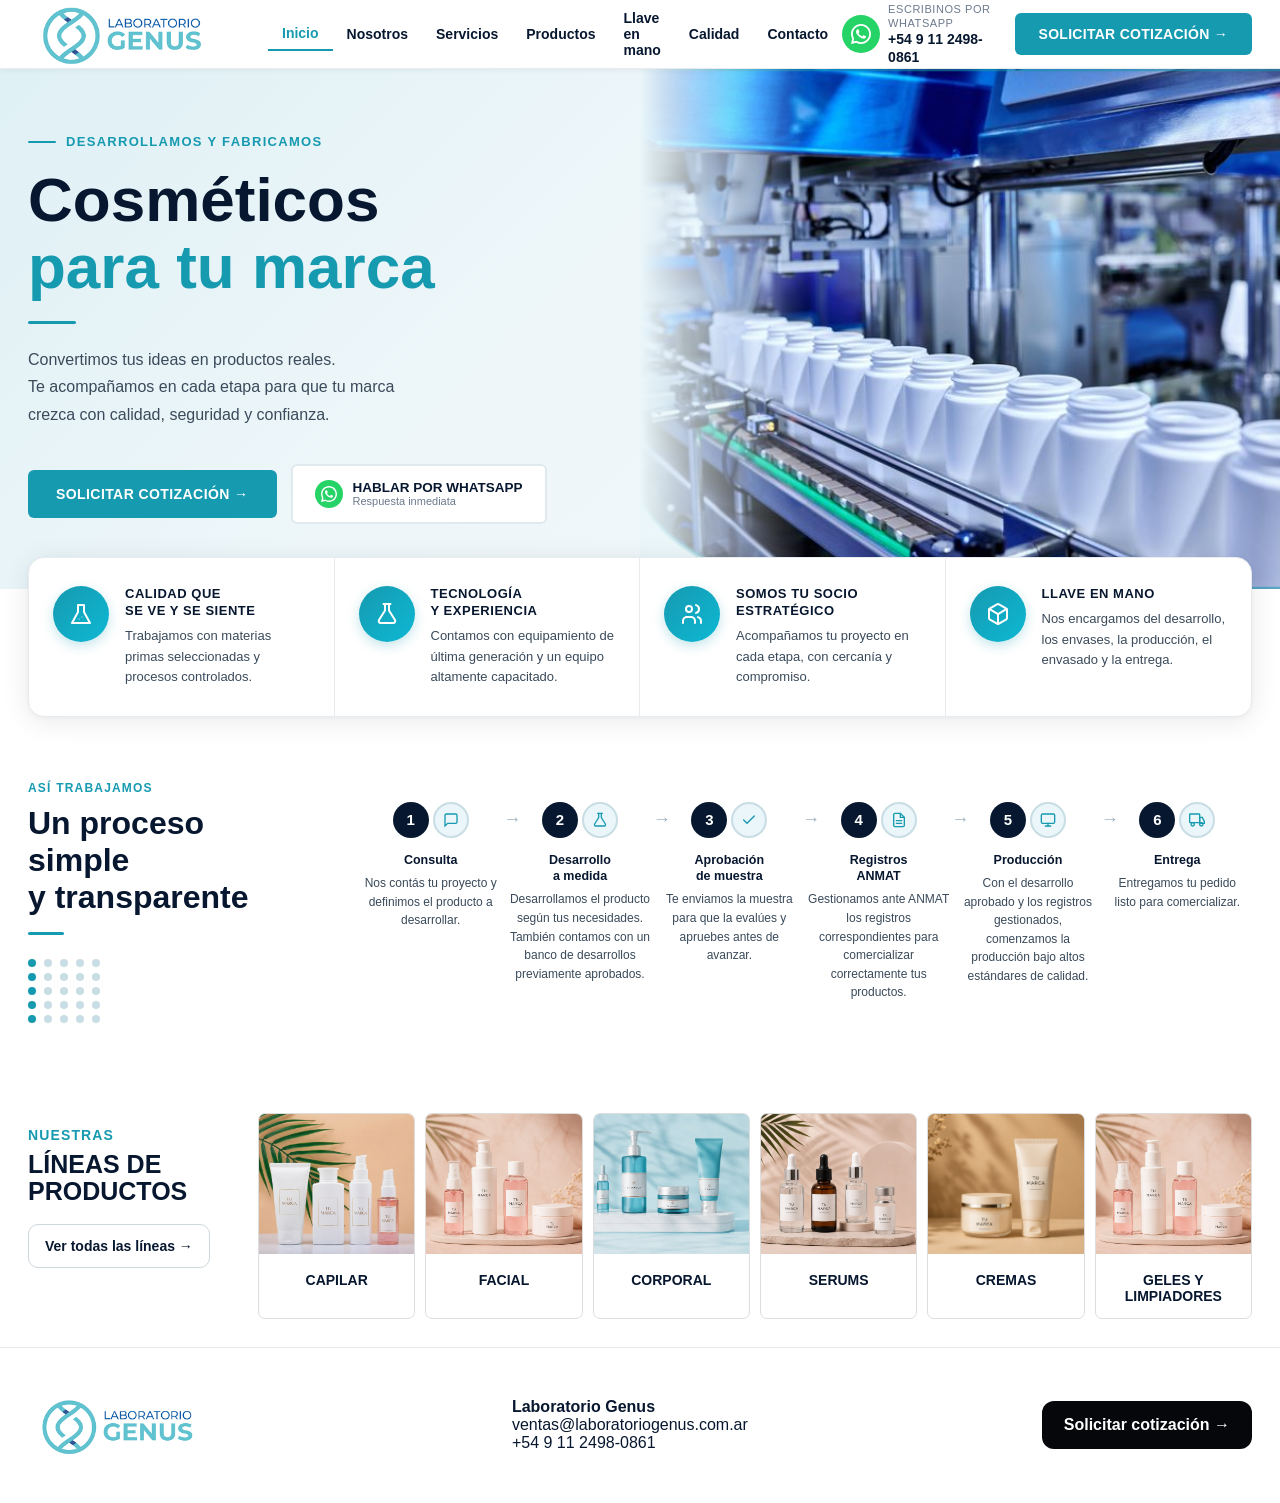
==== index.html @ dcc7357a "Add files via upload" ====
<!doctype html>
<html lang="es">
<head>
  <meta charset="utf-8" />
  <meta name="viewport" content="width=device-width, initial-scale=1" />
  <title>Laboratorio Genus | Desarrollo y fabricación de cosméticos</title>
  <meta name="description" content="Laboratorio cosmético en Buenos Aires. Desarrollo y fabricación de cosméticos para tu marca." />
  <link rel="stylesheet" href="styles.css" />
  <style>
    /* ============================================
       HOME — RECONSTRUIDA EN HTML REAL
       Sistema visual idéntico a home-aprobada.png
       ============================================ */
    :root {
      --aqua:      #169ab0;
      --aqua-dark: #0e7a8d;
      --dark:      #07172f;
      --mid:       #3a4a5a;
      --light-bg:  #eaf6f9;
      --border:    #dde3e8;
      --white:     #ffffff;
    }

    /* ---- NAV ---- */
    .hn {
      background: #fff;
      border-bottom: 1px solid #e8ecef;
      box-shadow: 0 1px 6px rgba(7,23,47,.06);
      position: sticky;
      top: 0;
      z-index: 100;
    }
    .hn-inner {
      max-width: 1430px;
      margin: 0 auto;
      padding: 0 28px;
      height: 68px;
      display: flex;
      align-items: center;
      gap: 0;
    }
    .hn-logo {
      display: flex;
      align-items: center;
      margin-right: 40px;
      flex-shrink: 0;
    }
    .hn-logo img { width: 200px; height: auto; display: block; }
    .hn-links {
      display: flex;
      align-items: center;
      gap: 0;
      list-style: none;
      margin: 0;
      padding: 0;
      flex: 1;
    }
    .hn-links a {
      display: block;
      padding: 8px 14px;
      font-size: 14px;
      font-weight: 600;
      color: var(--dark);
      text-decoration: none;
      border-radius: 6px;
      transition: color .15s;
    }
    .hn-links a:hover { color: var(--aqua); }
    .hn-links a.act {
      color: var(--aqua);
      font-weight: 700;
      border-bottom: 2px solid var(--aqua);
      border-radius: 0;
    }
    .hn-right {
      display: flex;
      align-items: center;
      gap: 12px;
      margin-left: auto;
    }
    .hn-wa {
      display: flex;
      align-items: center;
      gap: 8px;
      color: var(--dark);
      text-decoration: none;
      font-size: 13px;
    }
    .hn-wa-icon {
      width: 38px; height: 38px;
      background: #25d366;
      border-radius: 50%;
      display: flex; align-items: center; justify-content: center;
      flex-shrink: 0;
    }
    .hn-wa-icon svg { display: block; }
    .hn-wa-text { line-height: 1.3; }
    .hn-wa-text small { display: block; font-size: 11px; color: #6b7a8d; text-transform: uppercase; letter-spacing: .05em; }
    .hn-wa-text strong { font-size: 14px; font-weight: 700; display: block; }
    .hn-cta {
      background: var(--aqua);
      color: #fff !important;
      border-radius: 6px;
      padding: 13px 24px;
      font-size: 14px;
      font-weight: 700;
      text-decoration: none;
      letter-spacing: .02em;
      display: flex;
      align-items: center;
      gap: 8px;
      white-space: nowrap;
      transition: background .15s;
    }
    .hn-cta:hover { background: var(--aqua-dark); }
    .hn-ham { display: none; }

    /* ---- HERO ---- */
    .hh {
      background: linear-gradient(135deg, #dff0f5 0%, #edf6f9 40%, #f4f9fb 100%);
      padding: 0 0 0;
      overflow: hidden;
      position: relative;
    }
    .hh-inner {
      max-width: 1430px;
      margin: 0 auto;
      padding: 0 28px;
      display: grid;
      grid-template-columns: 1fr 1fr;
      align-items: center;
      min-height: 520px;
      gap: 0;
    }
    .hh-left {
      padding: 60px 0 60px;
      position: relative;
      z-index: 2;
    }
    .hh-tag {
      display: flex;
      align-items: center;
      gap: 10px;
      font-size: 13px;
      font-weight: 700;
      color: var(--aqua);
      letter-spacing: .1em;
      text-transform: uppercase;
      margin-bottom: 18px;
    }
    .hh-tag::before {
      content: '';
      display: block;
      width: 28px;
      height: 2px;
      background: var(--aqua);
      border-radius: 2px;
      flex-shrink: 0;
    }
    .hh-left h1 {
      font-size: clamp(40px, 5vw, 62px);
      font-weight: 900;
      line-height: 1.08;
      margin: 0 0 6px;
      color: var(--dark);
    }
    .hh-left h1 span {
      color: var(--aqua);
      display: block;
    }
    .hh-rule {
      width: 48px;
      height: 3px;
      background: var(--aqua);
      border-radius: 3px;
      margin: 20px 0 22px;
    }
    .hh-left p {
      font-size: 16px;
      line-height: 1.7;
      color: var(--mid);
      margin: 0 0 36px;
      max-width: 400px;
    }
    .hh-btns {
      display: flex;
      align-items: center;
      gap: 14px;
      flex-wrap: wrap;
    }
    .hh-btn-cta {
      background: var(--aqua);
      color: #fff;
      border-radius: 6px;
      padding: 16px 28px;
      font-size: 14px;
      font-weight: 700;
      text-decoration: none;
      display: flex;
      align-items: center;
      gap: 10px;
      letter-spacing: .03em;
      transition: background .15s, transform .15s;
    }
    .hh-btn-cta:hover { background: var(--aqua-dark); transform: translateY(-1px); }
    .hh-btn-wa {
      border: 2px solid #e0eaee;
      border-radius: 6px;
      padding: 14px 22px;
      font-size: 13.5px;
      font-weight: 700;
      text-decoration: none;
      color: var(--dark);
      display: flex;
      align-items: center;
      gap: 10px;
      background: #fff;
      transition: border-color .15s, box-shadow .15s;
    }
    .hh-btn-wa:hover { border-color: #25d366; box-shadow: 0 3px 12px rgba(37,211,102,.15); }
    .hh-btn-wa-icon {
      width: 28px; height: 28px;
      background: #25d366;
      border-radius: 50%;
      display: flex; align-items: center; justify-content: center;
      flex-shrink: 0;
    }
    .hh-btn-wa-text small { display: block; font-size: 11px; color: #6b7a8d; font-weight: 400; }

    /* Hero right — imagen con marco curvo */
    .hh-right {
      position: relative;
      height: 520px;
    }
    /* El wrap llena el lado derecho del grid + sale 28px para llegar al borde */
    .hh-img-wrap {
      position: absolute;
      top: 0; bottom: 0;
      right: -28px;
      left: 0;
    }
    /* El SVG llena todo el contenedor */
    .hh-img-wrap svg {
      width: 100%;
      height: 100%;
      display: block;
    }
    /* Fade izquierdo sobre el SVG */
    .hh-img-wrap::after {
      content: '';
      position: absolute;
      inset: 0;
      background: linear-gradient(to right, #eaf6f9 0%, rgba(234,246,249,0) 26%);
      pointer-events: none;
    }
    .hh-img-border { display: none; }

    /* ---- FEATURES STRIP ---- */
    .hf {
      background: #fff;
      padding: 0 0 20px;
    }
    .hf-card {
      max-width: 1430px;
      margin: 0 auto;
      padding: 0 28px;
    }
    .hf-inner {
      background: #fff;
      border-radius: 16px;
      box-shadow: 0 4px 28px rgba(7,23,47,.09), 0 1px 4px rgba(7,23,47,.04);
      display: grid;
      grid-template-columns: repeat(4, 1fr);
      gap: 0;
      transform: translateY(-32px);
      border: 1px solid #e8ecef;
    }
    .hf-item {
      padding: 28px 24px;
      display: flex;
      align-items: flex-start;
      gap: 16px;
      border-right: 1px solid #e8ecef;
    }
    .hf-item:last-child { border-right: none; }
    .hf-icon {
      width: 56px; height: 56px;
      border-radius: 50%;
      background: linear-gradient(135deg, #169ab0, #0db8d4);
      display: flex; align-items: center; justify-content: center;
      flex-shrink: 0;
      box-shadow: 0 4px 12px rgba(22,154,176,.25);
    }
    .hf-icon svg { display: block; }
    .hf-text h4 {
      font-size: 13px;
      font-weight: 900;
      text-transform: uppercase;
      letter-spacing: .04em;
      color: var(--dark);
      margin: 0 0 6px;
      line-height: 1.3;
    }
    .hf-text p {
      font-size: 13px;
      color: var(--mid);
      line-height: 1.6;
      margin: 0;
    }

    /* ---- PROCESO ---- */
    .hp {
      padding: 12px 0 56px;
      background: #fff;
    }
    .hp-inner {
      max-width: 1430px;
      margin: 0 auto;
      padding: 0 28px;
      display: grid;
      grid-template-columns: 280px 1fr;
      gap: 48px;
      align-items: center;
    }
    .hp-left .sup {
      font-size: 12px;
      font-weight: 900;
      text-transform: uppercase;
      letter-spacing: .1em;
      color: var(--aqua);
      display: block;
      margin-bottom: 10px;
    }
    .hp-left h2 {
      font-size: 32px;
      font-weight: 900;
      line-height: 1.15;
      color: var(--dark);
      margin: 0 0 16px;
    }
    .hp-left .rule {
      width: 36px;
      height: 3px;
      background: var(--aqua);
      border-radius: 3px;
    }
    /* Dots decorativos */
    .hp-dots {
      margin-top: 24px;
      display: grid;
      grid-template-columns: repeat(5, 10px);
      gap: 6px;
    }
    .hp-dots span {
      width: 8px; height: 8px;
      border-radius: 50%;
      background: #c8dde4;
      display: block;
    }
    .hp-dots span:nth-child(1),
    .hp-dots span:nth-child(6),
    .hp-dots span:nth-child(11),
    .hp-dots span:nth-child(16),
    .hp-dots span:nth-child(21) {
      background: var(--aqua);
    }
    .hp-steps {
      display: flex;
      align-items: flex-start;
      gap: 0;
    }
    .hp-step {
      flex: 1;
      display: flex;
      flex-direction: column;
      align-items: center;
      text-align: center;
      position: relative;
    }
    .hp-step-top {
      display: flex;
      align-items: center;
      width: 100%;
      justify-content: center;
      margin-bottom: 14px;
      position: relative;
    }
    /* Arrow between steps */
    .hp-step:not(:last-child) .hp-step-top::after {
      content: '→';
      position: absolute;
      right: -16px;
      font-size: 18px;
      color: #a0b4be;
      font-weight: 400;
    }
    .hp-num {
      width: 36px; height: 36px;
      border-radius: 50%;
      background: var(--dark);
      color: #fff;
      font-size: 15px;
      font-weight: 900;
      display: flex; align-items: center; justify-content: center;
      flex-shrink: 0;
    }
    .hp-icon {
      width: 36px; height: 36px;
      border-radius: 50%;
      background: var(--light-bg);
      border: 2px solid #c8dde4;
      display: flex; align-items: center; justify-content: center;
      margin-left: 4px;
    }
    .hp-icon svg { display: block; width: 16px; height: 16px; }
    .hp-step h5 {
      font-size: 12.5px;
      font-weight: 700;
      color: var(--dark);
      margin: 0 0 6px;
      line-height: 1.3;
    }
    .hp-step p {
      font-size: 12px;
      color: var(--mid);
      line-height: 1.55;
      margin: 0;
      padding: 0 4px;
    }

    /* ---- PRODUCT LINES (mantener exactamente del CSS original) ---- */
    /* (heredado de styles.css) */

    /* ---- RESPONSIVE ---- */
    @media (max-width: 1024px) {
      .hh-inner { grid-template-columns: 1fr; min-height: auto; }
      .hh-right { height: 320px; }
      .hh-img-frame { right: -28px; width: calc(100% + 56px); }
      .hf-inner { grid-template-columns: 1fr 1fr; }
      .hf-item:nth-child(2) { border-right: none; }
      .hp-inner { grid-template-columns: 1fr; gap: 32px; }
      .hp-steps { flex-wrap: wrap; gap: 16px; }
      .hp-step { flex: 0 0 calc(33% - 12px); }
    }
    @media (max-width: 768px) {
      .hn-links, .hn-right { display: none; }
      .hn-ham {
        display: flex;
        flex-direction: column;
        gap: 5px;
        margin-left: auto;
        cursor: pointer;
        background: none;
        border: none;
        padding: 6px;
      }
      .hn-ham span { display: block; width: 24px; height: 2px; background: var(--dark); border-radius: 2px; }
      .hh-left h1 { font-size: 36px; }
      .hf-inner { grid-template-columns: 1fr; border-radius: 12px; }
      .hf-item { border-right: none; border-bottom: 1px solid #e8ecef; }
      .hf-item:last-child { border-bottom: none; }
      .hp-step { flex: 0 0 calc(50% - 8px); }
    }
    @media (max-width: 480px) {
      .hh-inner { padding: 0 16px; }
      .hh-left { padding: 40px 0 280px; }
      .hh-right { position: absolute; left: 0; right: 0; top: 0; bottom: 0; height: 100%; }
      .hh { position: relative; }
    }
  </style>
</head>
<body>

<!-- ============ NAV ============ -->
<nav class="hn">
  <div class="hn-inner">
    <a class="hn-logo" href="index.html">
      <img src="assets/logo-genus.png" alt="Laboratorio Genus">
    </a>
    <ul class="hn-links">
      <li><a href="index.html" class="act">Inicio</a></li>
      <li><a href="quienes-somos.html">Nosotros</a></li>
      <li><a href="#">Servicios</a></li>
      <li><a href="productos.html">Productos</a></li>
      <li><a href="llave-en-mano.html">Llave en mano</a></li>
      <li><a href="calidad.html">Calidad</a></li>
      <li><a href="contacto.html">Contacto</a></li>
    </ul>
    <div class="hn-right">
      <a class="hn-wa" href="https://wa.me/5491124980861" target="_blank">
        <div class="hn-wa-icon">
          <svg width="20" height="20" viewBox="0 0 24 24" fill="white">
            <path d="M17.472 14.382c-.297-.149-1.758-.867-2.03-.967-.273-.099-.471-.148-.67.15-.197.297-.767.966-.94 1.164-.173.199-.347.223-.644.075-.297-.15-1.255-.463-2.39-1.475-.883-.788-1.48-1.761-1.653-2.059-.173-.297-.018-.458.13-.606.134-.133.298-.347.446-.52.149-.174.198-.298.298-.497.099-.198.05-.371-.025-.52-.075-.149-.669-1.612-.916-2.207-.242-.579-.487-.5-.669-.51-.173-.008-.371-.01-.57-.01-.198 0-.52.074-.792.372-.272.297-1.04 1.016-1.04 2.479 0 1.462 1.065 2.875 1.213 3.074.149.198 2.096 3.2 5.077 4.487.709.306 1.262.489 1.694.625.712.227 1.36.195 1.871.118.571-.085 1.758-.719 2.006-1.413.248-.694.248-1.289.173-1.413-.074-.124-.272-.198-.57-.347z"/>
            <path d="M12 0C5.373 0 0 5.373 0 12c0 2.089.539 4.048 1.481 5.751L0 24l6.389-1.474A11.944 11.944 0 0 0 12 24c6.627 0 12-5.373 12-12S18.627 0 12 0zm0 21.818a9.803 9.803 0 0 1-5.003-1.372l-.359-.213-3.721.858.88-3.62-.234-.372A9.795 9.795 0 0 1 2.182 12C2.182 6.578 6.578 2.182 12 2.182S21.818 6.578 21.818 12 17.422 21.818 12 21.818z"/>
          </svg>
        </div>
        <div class="hn-wa-text">
          <small>Escribinos por WhatsApp</small>
          <strong>+54 9 11 2498-0861</strong>
        </div>
      </a>
      <a class="hn-cta" href="cotizador.html">
        SOLICITAR COTIZACIÓN →
      </a>
    </div>
    <button class="hn-ham" id="ham" aria-label="Menú">
      <span></span><span></span><span></span>
    </button>
  </div>
</nav>

<!-- ============ HERO ============ -->
<section class="hh">
  <div class="hh-inner">

    <!-- Texto izquierda -->
    <div class="hh-left">
      <div class="hh-tag">Desarrollamos y fabricamos</div>
      <h1>Cosméticos<span>para tu marca</span></h1>
      <div class="hh-rule"></div>
      <p>Convertimos tus ideas en productos reales.<br>
      Te acompañamos en cada etapa para que tu marca<br>
      crezca con calidad, seguridad y confianza.</p>
      <div class="hh-btns">
        <a class="hh-btn-cta" href="cotizador.html">SOLICITAR COTIZACIÓN →</a>
        <a class="hh-btn-wa" href="https://wa.me/5491124980861" target="_blank">
          <div class="hh-btn-wa-icon"><svg width="16" height="16" viewBox="0 0 24 24" fill="white">
              <path d="M17.472 14.382c-.297-.149-1.758-.867-2.03-.967-.273-.099-.471-.148-.67.15-.197.297-.767.966-.94 1.164-.173.199-.347.223-.644.075-.297-.15-1.255-.463-2.39-1.475-.883-.788-1.48-1.761-1.653-2.059-.173-.297-.018-.458.13-.606.134-.133.298-.347.446-.52.149-.174.198-.298.298-.497.099-.198.05-.371-.025-.52-.075-.149-.669-1.612-.916-2.207-.242-.579-.487-.5-.669-.51-.173-.008-.371-.01-.57-.01-.198 0-.52.074-.792.372-.272.297-1.04 1.016-1.04 2.479 0 1.462 1.065 2.875 1.213 3.074.149.198 2.096 3.2 5.077 4.487.709.306 1.262.489 1.694.625.712.227 1.36.195 1.871.118.571-.085 1.758-.719 2.006-1.413.248-.694.248-1.289.173-1.413-.074-.124-.272-.198-.57-.347z"/>
              <path d="M12 0C5.373 0 0 5.373 0 12c0 2.089.539 4.048 1.481 5.751L0 24l6.389-1.474A11.944 11.944 0 0 0 12 24c6.627 0 12-5.373 12-12S18.627 0 12 0zm0 21.818a9.803 9.803 0 0 1-5.003-1.372l-.359-.213-3.721.858.88-3.62-.234-.372A9.795 9.795 0 0 1 2.182 12C2.182 6.578 6.578 2.182 12 2.182S21.818 6.578 21.818 12 17.422 21.818 12 21.818z"/>
            </svg></div>
          <div class="hh-btn-wa-text">
            <strong>HABLAR POR WHATSAPP</strong>
            <small>Respuesta inmediata</small>
          </div>
        </a>
      </div>
    </div>

    <!-- Imagen derecha: SVG unificado — clipPath + imagen + borde en el mismo elemento -->
    <div class="hh-right">
      <div class="hh-img-wrap">
        <svg
          viewBox="0 0 700 520"
          preserveAspectRatio="xMidYMid slice"
          xmlns="http://www.w3.org/2000/svg"
          xmlns:xlink="http://www.w3.org/1999/xlink"
        >
          <defs>
            <!--
              FORMA DE LA IMAGEN:
              Rectángulo completo con la esquina inferior-izquierda recortada en curva.
              Puntos en el viewBox 700x520:
                (0,0) → (700,0) → (700,520) → (245,520)
                curva Q hasta (0,310)
              La curva Q usa el corner exacto (0,520) como punto de control.
              Imagen y borde usan el MISMO path — alineación garantizada.
            -->
            <clipPath id="heroClip">
              <path d="M0,0 L700,0 L700,520 L245,520 Q0,520 0,310 Z"/>
            </clipPath>
          </defs>

          <!-- Imagen recortada -->
          <image
            href="assets/hero-lab.jpg"
            x="0" y="0" width="700" height="520"
            preserveAspectRatio="xMidYMid slice"
            clip-path="url(#heroClip)"
          />

          <!-- Borde decorativo: EXACTAMENTE el mismo path, solo la línea exterior -->
          <path
            d="M0,0 L700,0 L700,520 L245,520 Q0,520 0,310 Z"
            fill="none"
            stroke="rgba(22,154,176,0.55)"
            stroke-width="4.5"
            vector-effect="non-scaling-stroke"
          />
        </svg>
      </div>
    </div>

  </div>
</section>

<!-- ============ FEATURES STRIP ============ -->
<section class="hf">
  <div class="hf-card">
    <div class="hf-inner">
      <div class="hf-item">
        <div class="hf-icon">
          <!-- Erlenmeyer / lab -->
          <svg width="24" height="24" viewBox="0 0 24 24" fill="none" stroke="white" stroke-width="2" stroke-linecap="round" stroke-linejoin="round">
            <path d="M9 3h6M9 3v7l-6 11h18L15 10V3"/>
            <circle cx="10" cy="17" r=".5" fill="white" stroke="none"/>
            <circle cx="13" cy="15" r=".5" fill="white" stroke="none"/>
          </svg>
        </div>
        <div class="hf-text">
          <h4>Calidad que<br>se ve y se siente</h4>
          <p>Trabajamos con materias primas seleccionadas y procesos controlados.</p>
        </div>
      </div>
      <div class="hf-item">
        <div class="hf-icon">
          <!-- Flask / frasco -->
          <svg width="24" height="24" viewBox="0 0 24 24" fill="none" stroke="white" stroke-width="2" stroke-linecap="round" stroke-linejoin="round">
            <path d="M10 2v6.5L4 18a2 2 0 0 0 1.7 3h12.6A2 2 0 0 0 20 18l-6-9.5V2"/>
            <line x1="8.5" y1="2" x2="15.5" y2="2"/>
          </svg>
        </div>
        <div class="hf-text">
          <h4>Tecnología<br>y experiencia</h4>
          <p>Contamos con equipamiento de última generación y un equipo altamente capacitado.</p>
        </div>
      </div>
      <div class="hf-item">
        <div class="hf-icon">
          <!-- Personas / socio -->
          <svg width="24" height="24" viewBox="0 0 24 24" fill="none" stroke="white" stroke-width="2" stroke-linecap="round" stroke-linejoin="round">
            <circle cx="9" cy="7" r="3"/>
            <path d="M3 21v-2a4 4 0 0 1 4-4h4a4 4 0 0 1 4 4v2"/>
            <path d="M16 3.13a4 4 0 0 1 0 7.75"/>
            <path d="M21 21v-2a4 4 0 0 0-3-3.87"/>
          </svg>
        </div>
        <div class="hf-text">
          <h4>Somos tu socio<br>estratégico</h4>
          <p>Acompañamos tu proyecto en cada etapa, con cercanía y compromiso.</p>
        </div>
      </div>
      <div class="hf-item">
        <div class="hf-icon">
          <!-- Caja / llave en mano -->
          <svg width="24" height="24" viewBox="0 0 24 24" fill="none" stroke="white" stroke-width="2" stroke-linecap="round" stroke-linejoin="round">
            <path d="M21 16V8a2 2 0 0 0-1-1.73l-7-4a2 2 0 0 0-2 0l-7 4A2 2 0 0 0 3 8v8a2 2 0 0 0 1 1.73l7 4a2 2 0 0 0 2 0l7-4A2 2 0 0 0 21 16z"/>
            <polyline points="3.27 6.96 12 12.01 20.73 6.96"/>
            <line x1="12" y1="22.08" x2="12" y2="12"/>
          </svg>
        </div>
        <div class="hf-text">
          <h4>Llave en mano</h4>
          <p>Nos encargamos del desarrollo, los envases, la producción, el envasado y la entrega.</p>
        </div>
      </div>
    </div>
  </div>
</section>

<!-- ============ PROCESO ============ -->
<section class="hp">
  <div class="hp-inner">
    <div class="hp-left">
      <span class="sup">Así trabajamos</span>
      <h2>Un proceso simple<br>y transparente</h2>
      <div class="rule"></div>
      <div class="hp-dots">
        <span></span><span></span><span></span><span></span><span></span>
        <span></span><span></span><span></span><span></span><span></span>
        <span></span><span></span><span></span><span></span><span></span>
        <span></span><span></span><span></span><span></span><span></span>
        <span></span><span></span><span></span><span></span><span></span>
      </div>
    </div>
    <div class="hp-steps">
      <div class="hp-step">
        <div class="hp-step-top">
          <div class="hp-num">1</div>
          <div class="hp-icon">
            <svg viewBox="0 0 24 24" fill="none" stroke="#169ab0" stroke-width="2" stroke-linecap="round"><path d="M21 15a2 2 0 0 1-2 2H7l-4 4V5a2 2 0 0 1 2-2h14a2 2 0 0 1 2 2z"/></svg>
          </div>
        </div>
        <h5>Consulta</h5>
        <p>Nos contás tu proyecto y definimos el producto a desarrollar.</p>
      </div>
      <div class="hp-step">
        <div class="hp-step-top">
          <div class="hp-num">2</div>
          <div class="hp-icon">
            <svg viewBox="0 0 24 24" fill="none" stroke="#169ab0" stroke-width="2" stroke-linecap="round"><path d="M10 2v6.5L4 18a2 2 0 0 0 1.7 3h12.6A2 2 0 0 0 20 18l-6-9.5V2"/><line x1="8.5" y1="2" x2="15.5" y2="2"/></svg>
          </div>
        </div>
        <h5>Desarrollo<br>a medida</h5>
        <p>Desarrollamos el producto según tus necesidades. También contamos con un banco de desarrollos previamente aprobados.</p>
      </div>
      <div class="hp-step">
        <div class="hp-step-top">
          <div class="hp-num">3</div>
          <div class="hp-icon">
            <svg viewBox="0 0 24 24" fill="none" stroke="#169ab0" stroke-width="2" stroke-linecap="round"><polyline points="20 6 9 17 4 12"/></svg>
          </div>
        </div>
        <h5>Aprobación<br>de muestra</h5>
        <p>Te enviamos la muestra para que la evalúes y apruebes antes de avanzar.</p>
      </div>
      <div class="hp-step">
        <div class="hp-step-top">
          <div class="hp-num">4</div>
          <div class="hp-icon">
            <svg viewBox="0 0 24 24" fill="none" stroke="#169ab0" stroke-width="2" stroke-linecap="round"><path d="M14 2H6a2 2 0 0 0-2 2v16a2 2 0 0 0 2 2h12a2 2 0 0 0 2-2V8z"/><polyline points="14 2 14 8 20 8"/><line x1="16" y1="13" x2="8" y2="13"/><line x1="16" y1="17" x2="8" y2="17"/></svg>
          </div>
        </div>
        <h5>Registros<br>ANMAT</h5>
        <p>Gestionamos ante ANMAT los registros correspondientes para comercializar correctamente tus productos.</p>
      </div>
      <div class="hp-step">
        <div class="hp-step-top">
          <div class="hp-num">5</div>
          <div class="hp-icon">
            <svg viewBox="0 0 24 24" fill="none" stroke="#169ab0" stroke-width="2" stroke-linecap="round"><rect x="2" y="3" width="20" height="14" rx="2"/><line x1="8" y1="21" x2="16" y2="21"/><line x1="12" y1="17" x2="12" y2="21"/></svg>
          </div>
        </div>
        <h5>Producción</h5>
        <p>Con el desarrollo aprobado y los registros gestionados, comenzamos la producción bajo altos estándares de calidad.</p>
      </div>
      <div class="hp-step">
        <div class="hp-step-top">
          <div class="hp-num">6</div>
          <div class="hp-icon">
            <svg viewBox="0 0 24 24" fill="none" stroke="#169ab0" stroke-width="2" stroke-linecap="round"><rect x="1" y="3" width="15" height="13" rx="1"/><path d="M16 8h4l3 6v3h-7V8z"/><circle cx="5.5" cy="18.5" r="2.5"/><circle cx="18.5" cy="18.5" r="2.5"/></svg>
          </div>
        </div>
        <h5>Entrega</h5>
        <p>Entregamos tu pedido listo para comercializar.</p>
      </div>
    </div>
  </div>
</section>

<!-- ============ LÍNEAS DE PRODUCTOS (idéntico al original) ============ -->
<section class="product-lines" id="productos">
  <div class="container product-lines-grid">
    <div class="product-lines-title">
      <span>Nuestras</span>
      <h2>Líneas de productos</h2>
      <a href="productos.html">Ver todas las líneas →</a>
    </div>
    <article class="product-card">
      <img src="assets/capilar.png" alt="Capilar TU MARCA">
      <strong>Capilar</strong>
    </article>
    <article class="product-card">
      <img src="assets/facial.png" alt="Facial TU MARCA">
      <strong>Facial</strong>
    </article>
    <article class="product-card">
      <img src="assets/corporal.png" alt="Corporal TU MARCA">
      <strong>Corporal</strong>
    </article>
    <article class="product-card">
      <img src="assets/serums.png" alt="Serums TU MARCA">
      <strong>Serums</strong>
    </article>
    <article class="product-card">
      <img src="assets/cremas.png" alt="Cremas TU MARCA">
      <strong>Cremas</strong>
    </article>
    <article class="product-card">
      <img src="assets/geles.png" alt="Geles y limpiadores TU MARCA">
      <strong>Geles y limpiadores</strong>
    </article>
  </div>
</section>

<!-- ============ FOOTER (idéntico al original) ============ -->
<footer class="footer">
  <div class="container footer-grid">
    <img src="assets/logo-genus.png" alt="Laboratorio Genus">
    <div>
      <strong>Laboratorio Genus</strong><br>
      ventas@laboratoriogenus.com.ar<br>
      +54 9 11 2498-0861
    </div>
    <a href="cotizador.html">Solicitar cotización →</a>
  </div>
</footer>

<script>
  // Hamburger mobile
  document.getElementById('ham').addEventListener('click', function() {
    const links = document.querySelector('.hn-links');
    const right  = document.querySelector('.hn-right');
    links.style.display = links.style.display === 'flex' ? 'none' : 'flex';
    if (links.style.display === 'flex') {
      links.style.flexDirection = 'column';
      links.style.position = 'fixed';
      links.style.top = '68px';
      links.style.left = '0';
      links.style.right = '0';
      links.style.background = '#fff';
      links.style.padding = '16px 28px 24px';
      links.style.borderBottom = '1px solid #e8ecef';
      links.style.zIndex = '99';
    }
  });
</script>
</body>
</html>
---- styles.css ----
*{box-sizing:border-box}body{margin:0;font-family:Arial,Helvetica,sans-serif;background:#fff;color:#07172f}a{text-decoration:none;color:inherit}.exact-home{width:100%;background:#fff}.home-shot-wrap{position:relative;width:100%;max-width:1536px;margin:0 auto}.home-shot{display:block;width:100%;height:auto}.hotspot{position:absolute;display:block;z-index:5}.logo{left:3.3%;top:1.5%;width:15%;height:8%}.nav-inicio{left:23%;top:4.5%;width:4%;height:4%}.nav-nosotros{left:27%;top:4.5%;width:5%;height:4%}.nav-servicios{left:33%;top:4.5%;width:5%;height:4%}.nav-productos{left:39%;top:4.5%;width:5%;height:4%}.nav-llave{left:46%;top:4.5%;width:8%;height:4%}.nav-calidad{left:55%;top:4.5%;width:5%;height:4%}.nav-contacto{left:60%;top:4.5%;width:5%;height:4%}.whatsapp-top{left:67.5%;top:2.4%;width:14%;height:6.5%}.btn-cotizar-top{left:82.6%;top:2.2%;width:14.5%;height:6.5%}.btn-cotizar-hero{left:3.7%;top:50.2%;width:15.5%;height:5.8%}.whatsapp-hero{left:21.6%;top:50.2%;width:16.9%;height:5.8%}.container{width:min(1430px,calc(100% - 56px));margin:0 auto}.product-lines{padding:34px 0 28px;background:#fff}.product-lines-grid{display:grid;grid-template-columns:220px repeat(6,1fr);gap:10px;align-items:stretch}.product-lines-title{padding:14px 12px 0 0}.product-lines-title span{display:block;text-transform:uppercase;color:#169ab0;font-weight:900;font-size:14px;letter-spacing:.08em}.product-lines-title h2{text-transform:uppercase;font-size:25px;line-height:1.1;margin:8px 0 18px}.product-lines-title a{display:inline-flex;border:1px solid #ced7db;border-radius:10px;padding:13px 16px;font-weight:900;font-size:14px}.product-card{border:1px solid #ddd;background:#fff;border-radius:7px;overflow:hidden;transition:.2s ease}.product-card:hover{transform:translateY(-2px);box-shadow:0 14px 28px rgba(0,0,0,.1)}.product-card img{width:100%;height:140px;object-fit:cover;background:#f1f1f1}.product-card strong{display:block;text-align:center;padding:14px 8px;font-size:14px;text-transform:uppercase}.footer{border-top:1px solid #e8e8e8;padding:28px 0;background:#fff}.footer-grid{display:flex;align-items:center;justify-content:space-between;gap:24px}.footer img{width:190px}.footer a{background:#05070a;color:#fff;border-radius:12px;padding:15px 22px;font-weight:900}@media(max-width:1000px){.product-lines-grid{grid-template-columns:repeat(3,1fr)}.product-lines-title{grid-column:1/-1}.footer-grid{flex-direction:column;align-items:flex-start}}@media(max-width:640px){.product-lines-grid{grid-template-columns:1fr}.container{width:calc(100% - 32px)}}
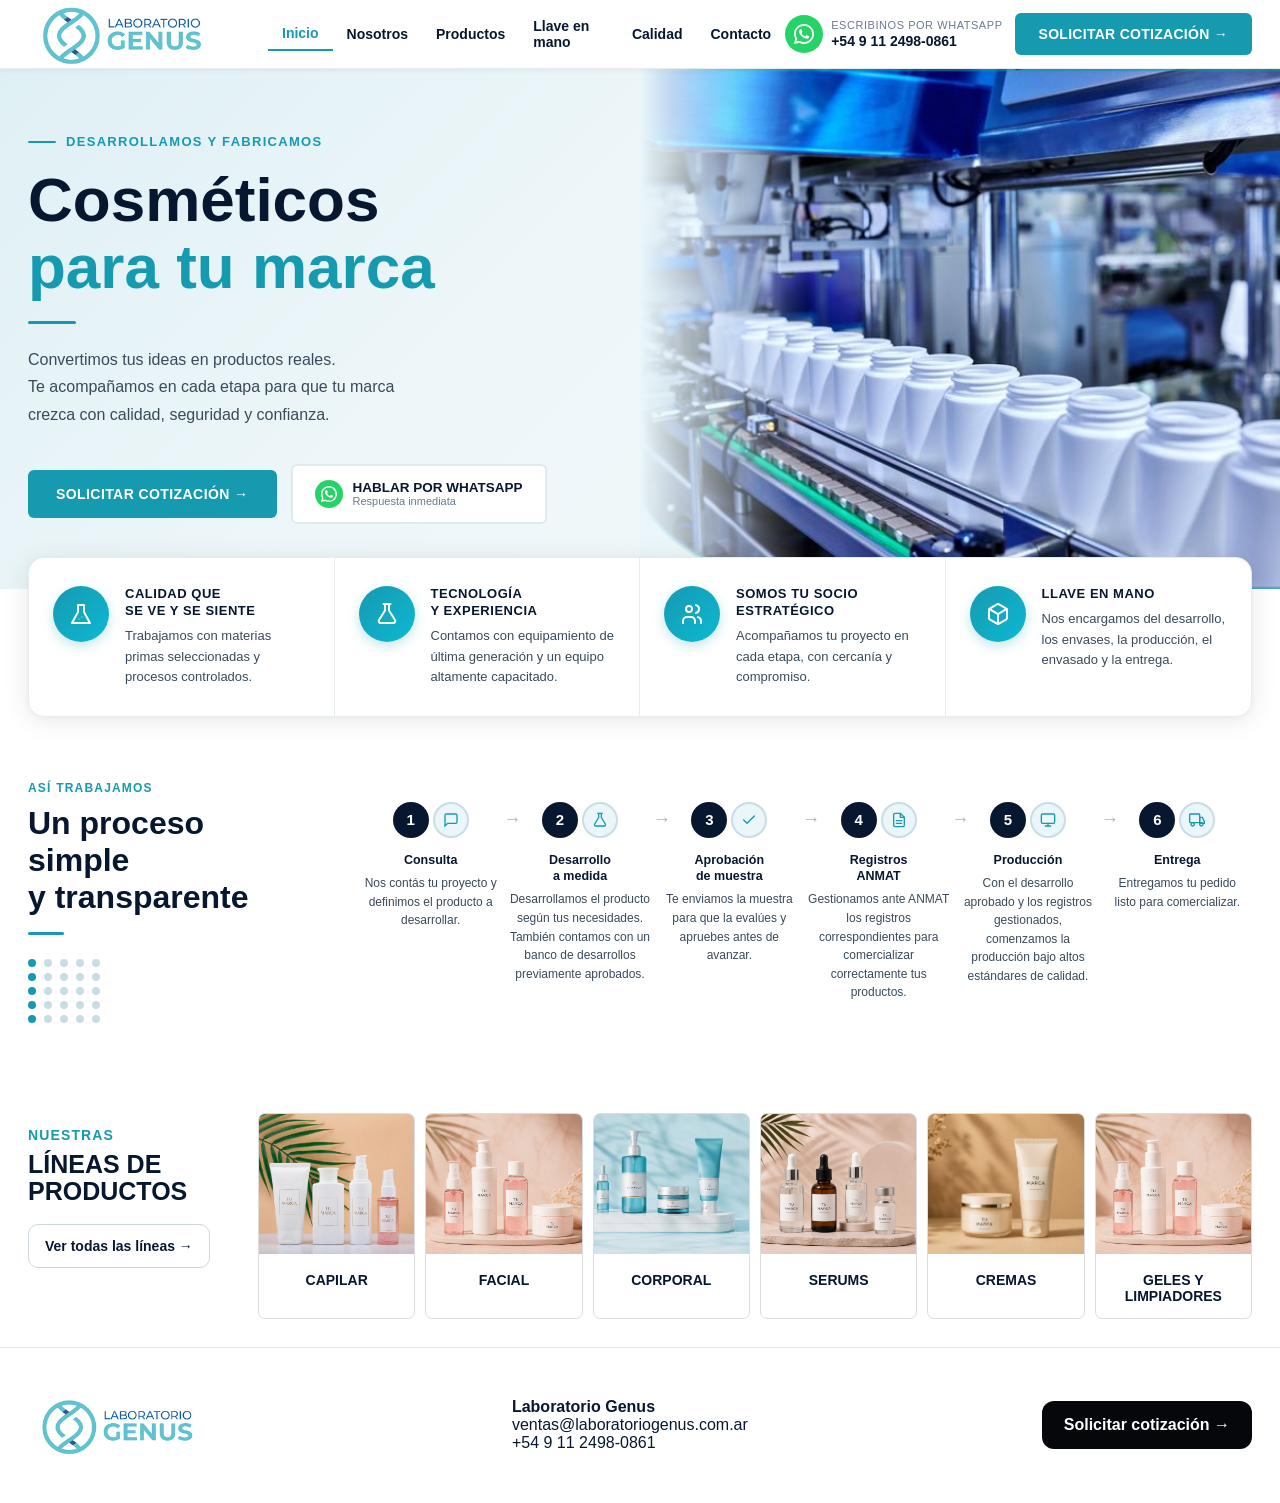
==== commit e866d91b: "Remove 'Servicios' link from navigation" ====
--- a/index.html
+++ b/index.html
@@ -480,7 +480,6 @@
     <ul class="hn-links">
       <li><a href="index.html" class="act">Inicio</a></li>
       <li><a href="quienes-somos.html">Nosotros</a></li>
-      <li><a href="#">Servicios</a></li>
       <li><a href="productos.html">Productos</a></li>
       <li><a href="llave-en-mano.html">Llave en mano</a></li>
       <li><a href="calidad.html">Calidad</a></li>
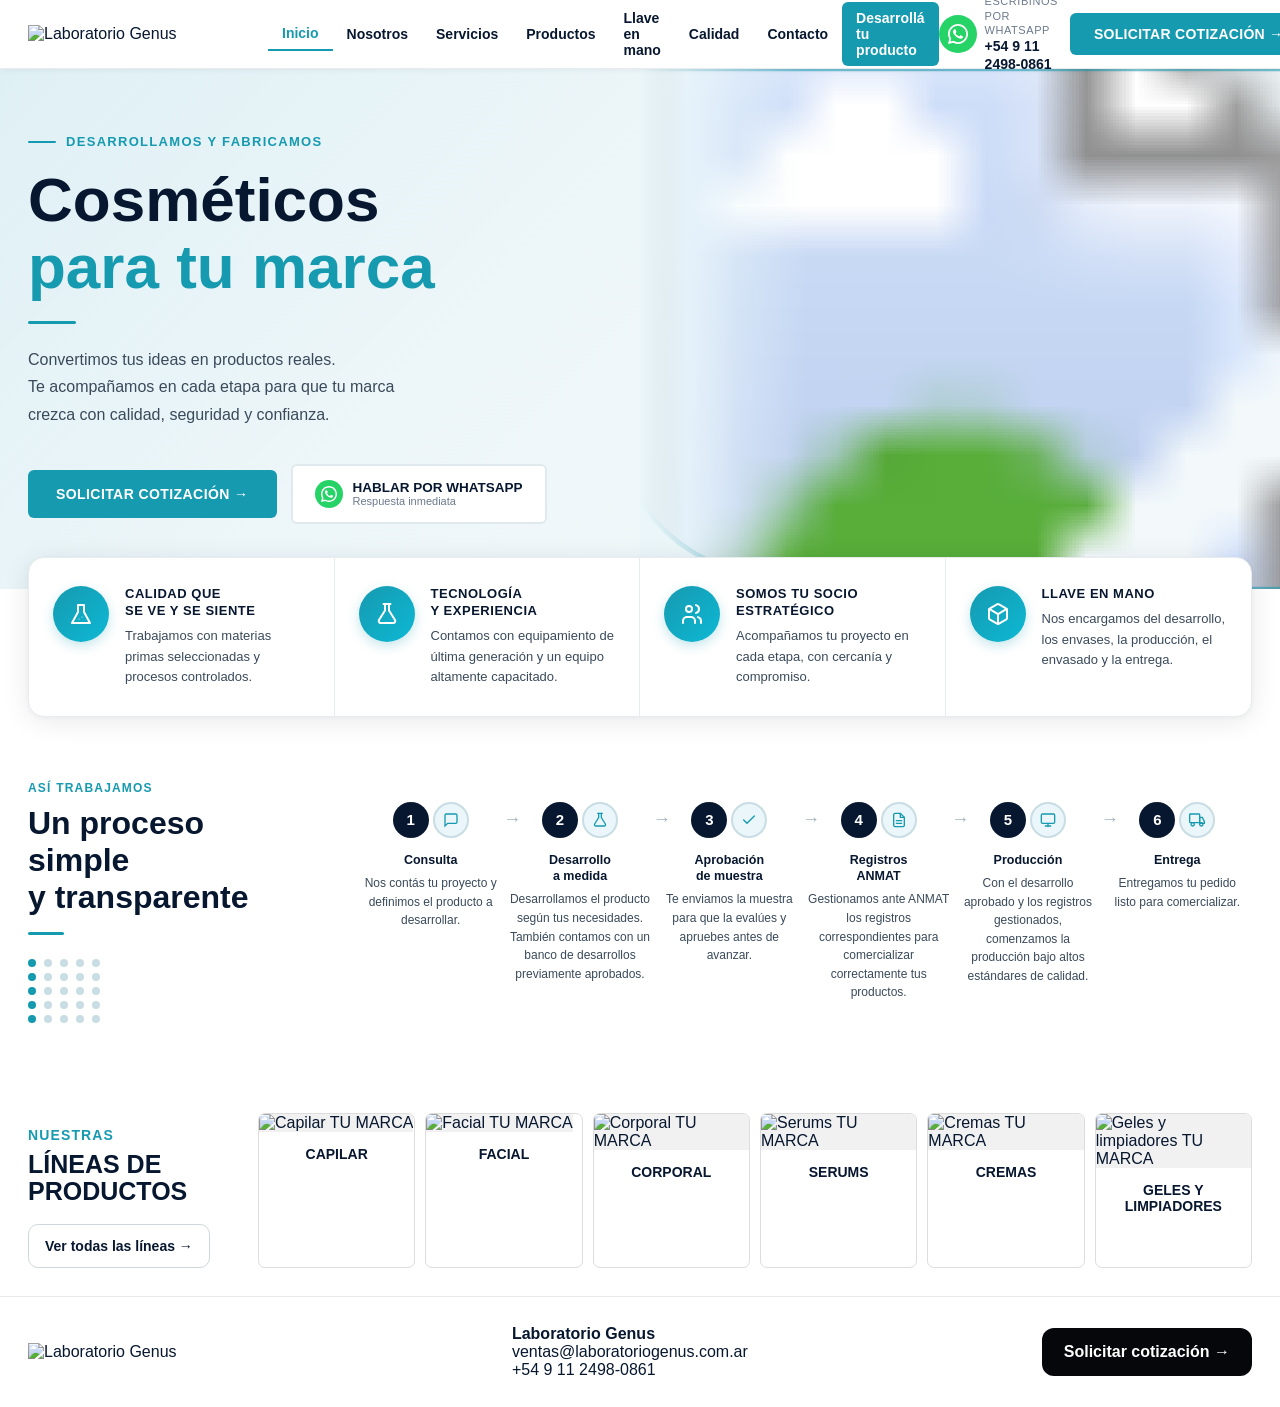
==== commit 3907b772: "Add files via upload" ====
--- a/index.html
+++ b/index.html
@@ -480,10 +480,12 @@
     <ul class="hn-links">
       <li><a href="index.html" class="act">Inicio</a></li>
       <li><a href="quienes-somos.html">Nosotros</a></li>
+      <li><a href="#">Servicios</a></li>
       <li><a href="productos.html">Productos</a></li>
       <li><a href="llave-en-mano.html">Llave en mano</a></li>
       <li><a href="calidad.html">Calidad</a></li>
       <li><a href="contacto.html">Contacto</a></li>
+      <li><a href="desarrolla-tu-producto.html" style="background:var(--aqua);color:#fff;border-radius:6px;padding:8px 14px;font-weight:900;">Desarrollá tu producto</a></li>
     </ul>
     <div class="hn-right">
       <a class="hn-wa" href="https://wa.me/5491124980861" target="_blank">
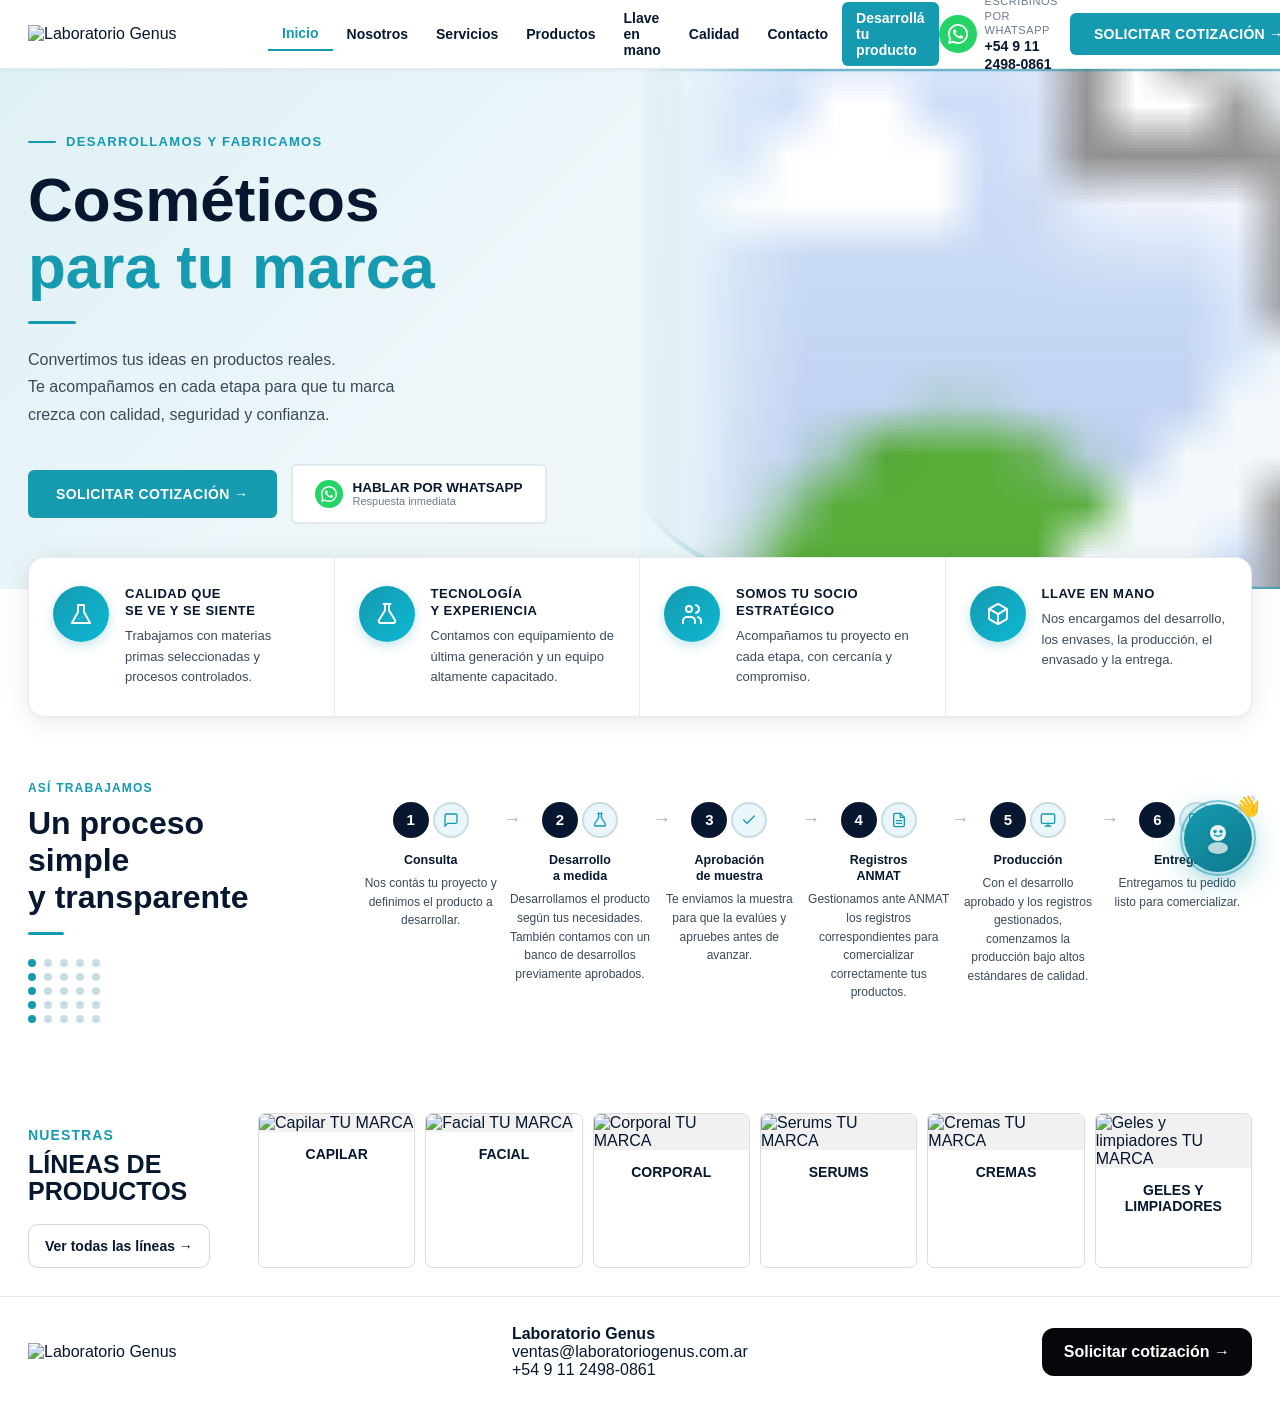
==== commit 5b58f5fb: "Add Creamy virtual assistant resources to index.html" ====
--- a/index.html
+++ b/index.html
@@ -795,5 +795,9 @@
     }
   });
 </script>
+
+<!-- ============ CREAMY — Asistente Virtual ============ -->
+<link rel="stylesheet" href="creamy.css">
+<script src="creamy.js"></script>
 </body>
 </html>
--- a/creamy.css
+++ b/creamy.css
@@ -0,0 +1,541 @@
+/* ============================================================
+   CREAMY — Widget CSS
+   Asistente Virtual de Laboratorio Genus
+   ============================================================ */
+
+/* ── Variables ── */
+:root {
+  --cr-aqua: #169ab0;
+  --cr-aqua-dark: #0e7a8d;
+  --cr-aqua-light: rgba(22,154,176,.12);
+  --cr-dark: #07172f;
+  --cr-mid: #4a5a6a;
+  --cr-light: #f0f7f9;
+  --cr-white: #ffffff;
+  --cr-radius: 20px;
+  --cr-shadow: 0 24px 64px rgba(7,23,47,.18), 0 8px 24px rgba(7,23,47,.12);
+  --cr-z: 9999;
+}
+
+/* ── Animaciones ── */
+@keyframes cr-float {
+  0%, 100% { transform: translateY(0px) rotate(0deg); }
+  25% { transform: translateY(-6px) rotate(.4deg); }
+  75% { transform: translateY(-3px) rotate(-.3deg); }
+}
+@keyframes cr-breathe {
+  0%, 100% { transform: scale(1); }
+  50% { transform: scale(1.04); }
+}
+@keyframes cr-blink {
+  0%, 90%, 100% { transform: scaleY(1); }
+  95% { transform: scaleY(.05); }
+}
+@keyframes cr-wave {
+  0%, 100% { transform: rotate(0deg); }
+  15% { transform: rotate(18deg); }
+  30% { transform: rotate(-10deg); }
+  45% { transform: rotate(16deg); }
+  60% { transform: rotate(-8deg); }
+  75% { transform: rotate(12deg); }
+}
+@keyframes cr-pulse-ring {
+  0% { transform: scale(.9); opacity: .7; }
+  100% { transform: scale(1.5); opacity: 0; }
+}
+@keyframes cr-slide-up {
+  from { opacity: 0; transform: translateY(16px) scale(.95); }
+  to { opacity: 1; transform: translateY(0) scale(1); }
+}
+@keyframes cr-slide-down {
+  from { opacity: 1; transform: translateY(0) scale(1); }
+  to { opacity: 0; transform: translateY(16px) scale(.95); }
+}
+@keyframes cr-bubble-in {
+  0% { opacity: 0; transform: translateY(8px) scale(.92); }
+  100% { opacity: 1; transform: translateY(0) scale(1); }
+}
+@keyframes cr-typing {
+  0%, 60%, 100% { transform: translateY(0); opacity: .4; }
+  30% { transform: translateY(-5px); opacity: 1; }
+}
+@keyframes cr-shake {
+  0%, 100% { transform: translateX(0); }
+  20%, 60% { transform: translateX(-4px); }
+  40%, 80% { transform: translateX(4px); }
+}
+@keyframes cr-tooltip-in {
+  from { opacity: 0; transform: translateX(10px); }
+  to { opacity: 1; transform: translateX(0); }
+}
+
+/* ── Contenedor flotante ── */
+.cr-widget {
+  position: fixed;
+  bottom: 28px;
+  right: 28px;
+  z-index: var(--cr-z);
+  display: flex;
+  flex-direction: column;
+  align-items: flex-end;
+  gap: 12px;
+  pointer-events: none;
+}
+
+/* ── Avatar flotante ── */
+.cr-avatar-wrap {
+  position: relative;
+  pointer-events: all;
+  cursor: pointer;
+  user-select: none;
+  -webkit-tap-highlight-color: transparent;
+}
+.cr-avatar {
+  width: 68px;
+  height: 68px;
+  border-radius: 50%;
+  background: linear-gradient(145deg, var(--cr-aqua), var(--cr-aqua-dark));
+  box-shadow: 0 8px 32px rgba(22,154,176,.40), 0 2px 8px rgba(22,154,176,.25);
+  display: flex;
+  align-items: center;
+  justify-content: center;
+  position: relative;
+  z-index: 2;
+  animation: cr-float 4s ease-in-out infinite, cr-breathe 6s ease-in-out infinite;
+  transition: transform .2s ease, box-shadow .2s ease;
+}
+.cr-avatar:hover {
+  transform: scale(1.08) translateY(-2px);
+  box-shadow: 0 12px 40px rgba(22,154,176,.50), 0 4px 12px rgba(22,154,176,.30);
+}
+.cr-avatar svg {
+  width: 36px;
+  height: 36px;
+  filter: drop-shadow(0 1px 2px rgba(0,0,0,.15));
+}
+
+/* Ojos del avatar */
+.cr-eye {
+  animation: cr-blink 4s ease-in-out infinite;
+  transform-origin: center;
+}
+.cr-eye:nth-child(2) {
+  animation-delay: .15s;
+}
+
+/* Aro de pulso */
+.cr-pulse-ring {
+  position: absolute;
+  inset: -4px;
+  border-radius: 50%;
+  border: 2px solid rgba(22,154,176,.5);
+  animation: cr-pulse-ring 2.5s ease-out infinite;
+  pointer-events: none;
+}
+
+/* Mano saludando */
+.cr-hand {
+  position: absolute;
+  top: -8px;
+  right: -8px;
+  font-size: 20px;
+  line-height: 1;
+  animation: cr-wave 2.5s ease-in-out 1s 3;
+  transform-origin: bottom right;
+  pointer-events: none;
+  z-index: 3;
+}
+.cr-hand.cr-wave-active {
+  animation: cr-wave 2.5s ease-in-out infinite;
+}
+
+/* Tooltip bienvenida */
+.cr-tooltip {
+  position: absolute;
+  right: 80px;
+  bottom: 10px;
+  background: var(--cr-dark);
+  color: #fff;
+  padding: 10px 16px;
+  border-radius: 12px 12px 4px 12px;
+  font-size: 13px;
+  font-weight: 500;
+  white-space: nowrap;
+  box-shadow: 0 8px 24px rgba(7,23,47,.25);
+  pointer-events: none;
+  animation: cr-tooltip-in .4s ease;
+  max-width: 260px;
+  white-space: normal;
+  line-height: 1.45;
+}
+.cr-tooltip::after {
+  content: '';
+  position: absolute;
+  right: -6px;
+  bottom: 10px;
+  width: 0;
+  height: 0;
+  border-top: 6px solid transparent;
+  border-bottom: 6px solid transparent;
+  border-left: 6px solid var(--cr-dark);
+}
+
+/* ── Panel de chat ── */
+.cr-panel {
+  pointer-events: all;
+  width: 380px;
+  height: 560px;
+  background: var(--cr-white);
+  border-radius: var(--cr-radius);
+  box-shadow: var(--cr-shadow);
+  display: flex;
+  flex-direction: column;
+  overflow: hidden;
+  animation: cr-slide-up .35s cubic-bezier(.16,1,.3,1);
+  border: 1px solid rgba(22,154,176,.12);
+}
+.cr-panel.cr-closing {
+  animation: cr-slide-down .25s ease forwards;
+}
+
+/* Header */
+.cr-header {
+  background: linear-gradient(135deg, var(--cr-aqua) 0%, var(--cr-aqua-dark) 100%);
+  padding: 16px 20px;
+  display: flex;
+  align-items: center;
+  gap: 12px;
+  flex-shrink: 0;
+}
+.cr-header-avatar {
+  width: 42px;
+  height: 42px;
+  border-radius: 50%;
+  background: rgba(255,255,255,.2);
+  display: flex;
+  align-items: center;
+  justify-content: center;
+  flex-shrink: 0;
+}
+.cr-header-avatar svg {
+  width: 22px;
+  height: 22px;
+}
+.cr-header-info {
+  flex: 1;
+}
+.cr-header-name {
+  color: #fff;
+  font-size: 15px;
+  font-weight: 700;
+  line-height: 1.2;
+}
+.cr-header-sub {
+  color: rgba(255,255,255,.8);
+  font-size: 11px;
+  display: flex;
+  align-items: center;
+  gap: 5px;
+  margin-top: 2px;
+}
+.cr-online-dot {
+  width: 7px;
+  height: 7px;
+  border-radius: 50%;
+  background: #4ade80;
+  box-shadow: 0 0 6px rgba(74,222,128,.8);
+  flex-shrink: 0;
+}
+.cr-header-close {
+  background: rgba(255,255,255,.15);
+  border: none;
+  border-radius: 8px;
+  width: 32px;
+  height: 32px;
+  display: flex;
+  align-items: center;
+  justify-content: center;
+  cursor: pointer;
+  color: #fff;
+  transition: background .2s;
+  flex-shrink: 0;
+}
+.cr-header-close:hover {
+  background: rgba(255,255,255,.25);
+}
+
+/* Mensajes */
+.cr-messages {
+  flex: 1;
+  overflow-y: auto;
+  padding: 20px 16px;
+  display: flex;
+  flex-direction: column;
+  gap: 12px;
+  scroll-behavior: smooth;
+}
+.cr-messages::-webkit-scrollbar {
+  width: 4px;
+}
+.cr-messages::-webkit-scrollbar-thumb {
+  background: rgba(22,154,176,.25);
+  border-radius: 4px;
+}
+
+/* Burbuja de mensaje */
+.cr-msg {
+  display: flex;
+  align-items: flex-end;
+  gap: 8px;
+  animation: cr-bubble-in .3s ease;
+  max-width: 100%;
+}
+.cr-msg.cr-msg-user {
+  flex-direction: row-reverse;
+}
+.cr-msg-avatar {
+  width: 28px;
+  height: 28px;
+  border-radius: 50%;
+  background: linear-gradient(135deg, var(--cr-aqua), var(--cr-aqua-dark));
+  display: flex;
+  align-items: center;
+  justify-content: center;
+  flex-shrink: 0;
+}
+.cr-msg-avatar svg {
+  width: 14px;
+  height: 14px;
+}
+.cr-bubble {
+  max-width: 82%;
+  padding: 10px 14px;
+  border-radius: 18px;
+  font-size: 13.5px;
+  line-height: 1.55;
+  word-wrap: break-word;
+  white-space: pre-wrap;
+}
+.cr-msg-bot .cr-bubble {
+  background: var(--cr-light);
+  color: var(--cr-dark);
+  border-bottom-left-radius: 4px;
+}
+.cr-msg-user .cr-bubble {
+  background: var(--cr-aqua);
+  color: #fff;
+  border-bottom-right-radius: 4px;
+}
+
+/* Mensaje de bienvenida inicial */
+.cr-welcome {
+  background: linear-gradient(135deg, var(--cr-aqua-light), rgba(22,154,176,.06));
+  border: 1px solid rgba(22,154,176,.2);
+  border-radius: 14px;
+  padding: 16px;
+  font-size: 13.5px;
+  color: var(--cr-dark);
+  line-height: 1.6;
+  animation: cr-bubble-in .4s ease;
+}
+.cr-welcome strong {
+  display: block;
+  font-size: 14px;
+  color: var(--cr-aqua);
+  margin-bottom: 6px;
+}
+
+/* Chips de sugerencias */
+.cr-suggestions {
+  display: flex;
+  flex-wrap: wrap;
+  gap: 6px;
+  margin-top: 4px;
+  padding: 0 0 4px;
+}
+.cr-chip {
+  background: var(--cr-white);
+  border: 1.5px solid rgba(22,154,176,.35);
+  color: var(--cr-aqua);
+  border-radius: 100px;
+  padding: 5px 12px;
+  font-size: 12px;
+  font-weight: 600;
+  cursor: pointer;
+  transition: all .18s;
+  white-space: nowrap;
+}
+.cr-chip:hover {
+  background: var(--cr-aqua);
+  color: #fff;
+  border-color: var(--cr-aqua);
+  transform: translateY(-1px);
+}
+
+/* Typing indicator */
+.cr-typing {
+  display: flex;
+  align-items: flex-end;
+  gap: 8px;
+  animation: cr-bubble-in .3s ease;
+}
+.cr-typing-bubble {
+  background: var(--cr-light);
+  padding: 12px 16px;
+  border-radius: 18px 18px 18px 4px;
+  display: flex;
+  gap: 5px;
+  align-items: center;
+}
+.cr-typing-dot {
+  width: 7px;
+  height: 7px;
+  border-radius: 50%;
+  background: var(--cr-aqua);
+  opacity: .4;
+  animation: cr-typing 1.4s ease-in-out infinite;
+}
+.cr-typing-dot:nth-child(2) { animation-delay: .2s; }
+.cr-typing-dot:nth-child(3) { animation-delay: .4s; }
+
+/* CTAs comerciales */
+.cr-cta-row {
+  display: flex;
+  gap: 8px;
+  flex-wrap: wrap;
+  margin-top: 8px;
+}
+.cr-cta-btn {
+  display: inline-flex;
+  align-items: center;
+  gap: 6px;
+  padding: 8px 14px;
+  border-radius: 8px;
+  font-size: 12px;
+  font-weight: 700;
+  cursor: pointer;
+  border: none;
+  text-decoration: none;
+  transition: all .18s;
+}
+.cr-cta-primary {
+  background: var(--cr-aqua);
+  color: #fff;
+}
+.cr-cta-primary:hover {
+  background: var(--cr-aqua-dark);
+  transform: translateY(-1px);
+}
+.cr-cta-secondary {
+  background: #f0f7f9;
+  color: var(--cr-aqua);
+  border: 1px solid rgba(22,154,176,.3);
+}
+.cr-cta-secondary:hover {
+  background: var(--cr-aqua-light);
+}
+
+/* Error */
+.cr-error-bubble {
+  background: #fff3f3;
+  border: 1px solid #fecaca;
+  border-radius: 14px;
+  padding: 10px 14px;
+  color: #c0392b;
+  font-size: 13px;
+  line-height: 1.5;
+}
+
+/* Input area */
+.cr-input-area {
+  padding: 12px 16px 16px;
+  border-top: 1px solid #eef3f5;
+  display: flex;
+  gap: 8px;
+  align-items: flex-end;
+  flex-shrink: 0;
+  background: var(--cr-white);
+}
+.cr-input-wrap {
+  flex: 1;
+  background: #f0f7f9;
+  border: 2px solid transparent;
+  border-radius: 14px;
+  padding: 10px 14px;
+  transition: border-color .2s, box-shadow .2s;
+}
+.cr-input-wrap:focus-within {
+  border-color: var(--cr-aqua);
+  box-shadow: 0 0 0 3px rgba(22,154,176,.1);
+  background: #fff;
+}
+.cr-input {
+  width: 100%;
+  border: none;
+  outline: none;
+  background: transparent;
+  font-size: 13.5px;
+  color: var(--cr-dark);
+  font-family: inherit;
+  resize: none;
+  max-height: 100px;
+  overflow-y: auto;
+  line-height: 1.5;
+}
+.cr-input::placeholder {
+  color: #9ab4be;
+}
+.cr-send-btn {
+  width: 42px;
+  height: 42px;
+  border-radius: 12px;
+  background: var(--cr-aqua);
+  border: none;
+  cursor: pointer;
+  display: flex;
+  align-items: center;
+  justify-content: center;
+  flex-shrink: 0;
+  transition: background .18s, transform .15s;
+  align-self: flex-end;
+}
+.cr-send-btn:hover {
+  background: var(--cr-aqua-dark);
+  transform: scale(1.05);
+}
+.cr-send-btn:disabled {
+  background: #c8dde4;
+  cursor: not-allowed;
+  transform: none;
+}
+
+/* Footer del chat */
+.cr-footer {
+  text-align: center;
+  padding: 6px 16px 12px;
+  font-size: 10.5px;
+  color: #9ab4be;
+  flex-shrink: 0;
+}
+.cr-footer a {
+  color: var(--cr-aqua);
+  text-decoration: none;
+  font-weight: 600;
+}
+
+/* ── Responsive ── */
+@media (max-width: 480px) {
+  .cr-widget {
+    bottom: 16px;
+    right: 16px;
+  }
+  .cr-panel {
+    width: calc(100vw - 32px);
+    height: calc(100vh - 100px);
+    border-radius: 16px;
+  }
+  .cr-avatar {
+    width: 60px;
+    height: 60px;
+  }
+  }
